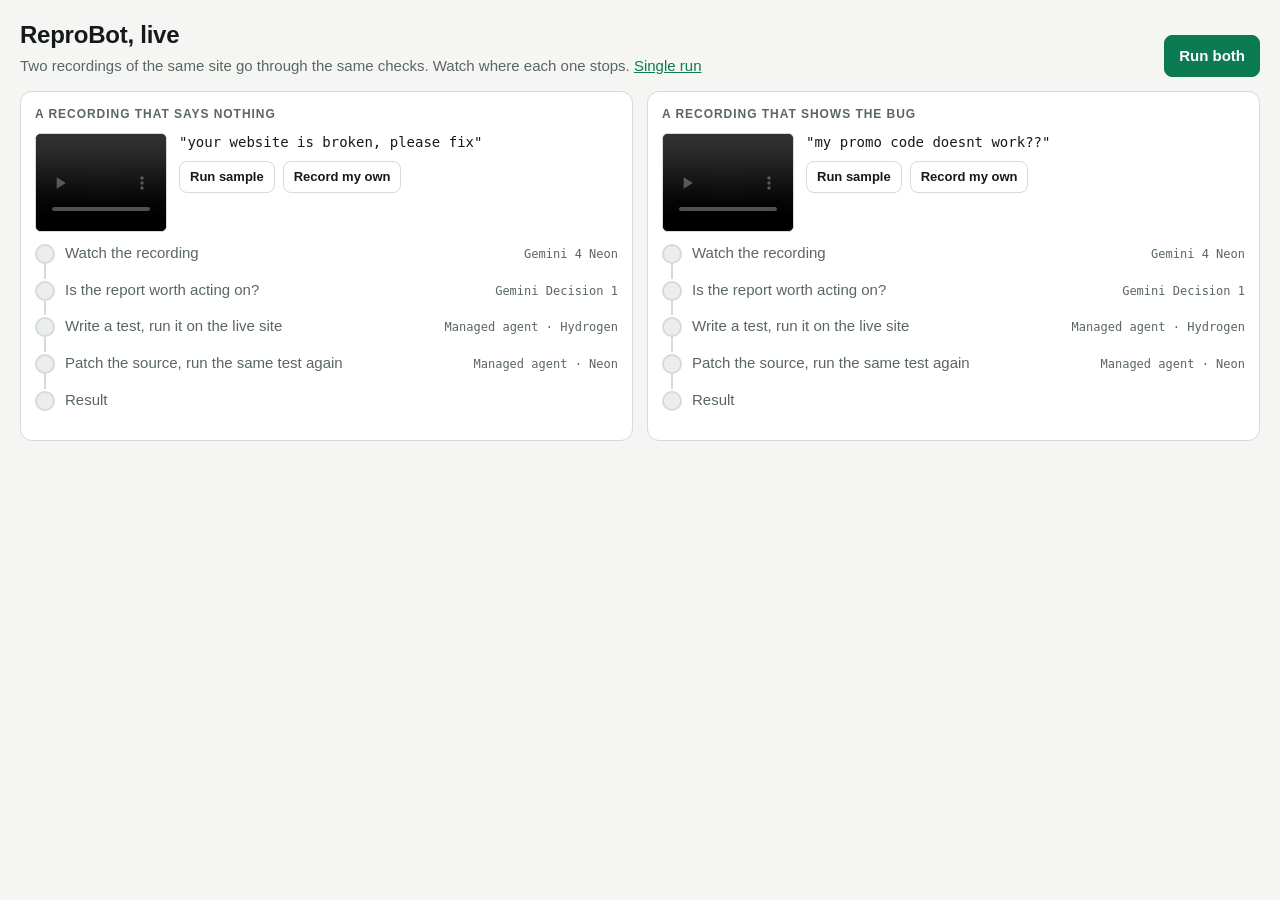
==== web/live.html @ 2de6561a "Live side-by-side view with streamed agent activity; repo mode for real issues; watch time limit Co-" ====
<!doctype html>
<html lang="en">
<head>
<meta charset="utf-8">
<meta name="viewport" content="width=device-width,initial-scale=1">
<title>ReproBot Live</title>
<style>
:root{--bg:#f5f6f4;--card:#fff;--ink:#151a18;--muted:#5a6661;--line:#d5dbd7;--idle:#eceeeb;
  --verify:#0c7a52;--verify-soft:#e2f3ea;--bug:#b3301f;--bug-soft:#fbe9e5;--wait:#8a6100;--wait-soft:#fbf1d6;--code:#101614;--codeink:#d6e2dc}
@media (prefers-color-scheme:dark){:root{--bg:#0e1211;--card:#171d1b;--ink:#e7eeea;--muted:#96a39d;--line:#2a3330;--idle:#1c2321;
  --verify:#4fd39c;--verify-soft:#12291f;--bug:#ff8f7d;--bug-soft:#2e1612;--wait:#f0bf55;--wait-soft:#2b230f;--code:#090d0c}}
*{box-sizing:border-box}
body{margin:0;background:var(--bg);color:var(--ink);font:15px/1.45 -apple-system,BlinkMacSystemFont,"Segoe UI",Inter,sans-serif;padding:18px 16px 40px}
main{max-width:1240px;margin:0 auto;display:grid;gap:14px}
header{display:flex;flex-wrap:wrap;gap:12px;align-items:end;justify-content:space-between}
h1{margin:0;font-size:24px;letter-spacing:-.01em}
.sub{color:var(--muted);margin:2px 0 0}
button{font:inherit;font-weight:600;padding:9px 14px;border-radius:8px;border:1px solid var(--line);background:var(--card);color:var(--ink);cursor:pointer}
button.primary{background:var(--verify);border-color:var(--verify);color:var(--card)}
button:disabled{opacity:.5;cursor:not-allowed}
a{color:var(--verify)}
.lanes{display:grid;grid-template-columns:repeat(auto-fit,minmax(340px,1fr));gap:14px;align-items:start}
.lane{background:var(--card);border:1px solid var(--line);border-radius:12px;padding:14px;min-width:0;display:grid;gap:10px}
.lane h2{margin:0;font-size:12px;letter-spacing:.08em;text-transform:uppercase;color:var(--muted)}
.inrow{display:grid;grid-template-columns:132px minmax(0,1fr);gap:12px;align-items:start}
video{width:100%;border-radius:6px;border:1px solid var(--line);background:#000;aspect-ratio:4/3;object-fit:cover}
.note{font:14px/1.4 ui-monospace,Menlo,monospace}
.ctl{display:flex;gap:8px;flex-wrap:wrap;margin-top:8px}
.ctl button{padding:6px 10px;font-size:13px}
input[type=text]{width:100%;font:inherit;padding:7px 9px;border:1px solid var(--line);border-radius:6px;background:var(--bg);color:var(--ink);margin-top:6px}
.clock{font:600 13px ui-monospace,Menlo,monospace;color:var(--muted);font-variant-numeric:tabular-nums}

/* the tree */
.tree{list-style:none;margin:0;padding:0;display:grid;gap:0}
.step{position:relative;padding:0 0 12px 30px}
.step::before{content:"";position:absolute;left:9px;top:20px;bottom:0;width:2px;background:var(--line)}
.step:last-child::before{display:none}
.dot{position:absolute;left:0;top:2px;width:20px;height:20px;border-radius:50%;background:var(--idle);border:2px solid var(--line)}
.head{display:flex;gap:8px;justify-content:space-between;align-items:baseline}
.name{font-weight:650}.who{font:12px ui-monospace,Menlo,monospace;color:var(--muted);white-space:nowrap}
.body{font-size:14px;color:var(--muted);margin-top:3px;min-width:0;overflow-wrap:anywhere}
.step.idle .name{color:var(--muted);font-weight:500}
.step.on .dot{background:var(--wait);border-color:var(--wait);animation:pulse 1s infinite}
.step.done .dot{background:var(--verify);border-color:var(--verify)}
.step.done::before{background:var(--verify)}
.step.stop .dot{background:var(--wait);border-color:var(--wait)}
.step.fail .dot{background:var(--bug);border-color:var(--bug)}
.step.skip{opacity:.38}
@keyframes pulse{50%{opacity:.35}}
@media (prefers-reduced-motion:reduce){.step.on .dot{animation:none}}
.chip{display:inline-block;border-radius:6px;padding:4px 9px;font-size:13px;font-weight:600;margin-top:6px}
.chip.g{background:var(--verify-soft);color:var(--verify)}.chip.r{background:var(--bug-soft);color:var(--bug)}.chip.w{background:var(--wait-soft);color:var(--wait)}
.meters{display:flex;gap:12px;flex-wrap:wrap;margin-top:4px;font-variant-numeric:tabular-nums}
.feed{list-style:none;margin:6px 0 0;padding:8px 10px;background:var(--code);color:var(--codeink);border-radius:6px;font:12px/1.5 ui-monospace,Menlo,monospace;max-height:132px;overflow:hidden}
.feed li{white-space:nowrap;overflow:hidden;text-overflow:ellipsis}
.feed .thought{color:#9fd8bf}.feed .mark{color:#ffd27a;font-weight:700}
pre{background:var(--code);color:var(--codeink);padding:10px;border-radius:6px;overflow-x:auto;font:12px/1.5 ui-monospace,Menlo,monospace;margin:6px 0 0;max-height:220px}
.final{font-size:17px;font-weight:700;margin:0}
</style>
</head>
<body>
<main>
<header>
  <div>
    <h1>ReproBot, live</h1>
    <p class="sub">Two recordings of the same site go through the same checks. Watch where each one stops. <a href="/">Single run</a></p>
  </div>
  <button id="both" class="primary">Run both</button>
</header>
<div class="lanes" id="lanes"></div>
</main>

<script>
const esc = (s) => String(s ?? "").replace(/[&<>"]/g, (c) => ({ "&": "&amp;", "<": "&lt;", ">": "&gt;", '"': "&quot;" }[c]));
const SITE = { url: "https://ericko.dev/reprobot/", repo_url: "https://github.com/ERICEX2025/reprobot", subdir: "docs", site_root: "https://ericko.dev/reprobot" };
const STEPS = [
  ["watch", "Watch the recording", "Gemini 4 Neon"],
  ["gate", "Is the report worth acting on?", "Gemini Decision 1"],
  ["run1", "Write a test, run it on the live site", "Managed agent · Hydrogen"],
  ["patch", "Patch the source, run the same test again", "Managed agent · Neon"],
  ["out", "Result", ""],
];
const LANES = [
  { id: "a", title: "A recording that says nothing", sample: "vague" },
  { id: "b", title: "A recording that shows the bug", sample: "clear" },
];
const state = {};

function laneHtml(l) {
  return `<section class="lane" id="lane-${l.id}">
    <div class="head"><h2>${l.title}</h2><span class="clock" id="clock-${l.id}"></span></div>
    <div class="inrow">
      <video id="vid-${l.id}" src="/sample/${l.sample}.webm" muted loop playsinline controls></video>
      <div>
        <div class="note" id="note-${l.id}"></div>
        <input type="text" id="in-${l.id}" placeholder="What the user wrote" aria-label="User's note" hidden>
        <div class="ctl">
          <button data-act="run" data-l="${l.id}">Run sample</button>
          <button data-act="rec" data-l="${l.id}">Record my own</button>
        </div>
      </div>
    </div>
    <ol class="tree" id="tree-${l.id}">${STEPS.map(([k, n, w]) => `<li class="step idle" data-k="${k}"><span class="dot"></span>
      <div class="head"><span class="name">${n}</span><span class="who">${w}</span></div><div class="body"></div></li>`).join("")}</ol>
  </section>`;
}
document.getElementById("lanes").innerHTML = LANES.map(laneHtml).join("");
const NOTES = { vague: "your website is broken, please fix", clear: "my promo code doesnt work??" };
LANES.forEach((l) => { document.getElementById(`note-${l.id}`).textContent = `"${NOTES[l.sample]}"`; state[l.id] = { blob: null }; });

function setStep(id, k, cls, html) {
  const el = document.querySelector(`#tree-${id} [data-k="${k}"]`);
  el.className = "step " + cls;
  if (html !== undefined) el.querySelector(".body").innerHTML = html;
}
function reset(id) { STEPS.forEach(([k]) => setStep(id, k, "idle", "")); }
const feed = (lines) => lines && lines.length ? `<ul class="feed">${lines.map((x) => `<li class="${x.kind}">${x.kind === "run" ? "$ " : x.kind === "thought" ? "› " : ""}${esc(x.text)}</li>`).join("")}</ul>` : "";
const pct = (x) => Math.round(x * 100) + "%";

function paint(id, job) {
  const stage = job.stage || "", p = job.partial || {}, r = job.result, done = job.status === "done";
  const rep = p.report, g = p.gate, v = p.verdict || (r && r.verdict), fx = r && r.fix;
  const order = stage.includes("Neon") || stage.includes("upload") || stage === "starting" ? 0 : stage.includes("Decision") ? 1 : stage.startsWith("fix") ? 3 : 2;
  const cur = done ? 9 : order;

  // 1 watch
  if (rep) setStep(id, "watch", "done", `<b>${esc(rep.title)}</b><br>${rep.is_bug ? "Check: " + esc(rep.check) : esc(rep.actual)}
      ${rep.is_bug ? "" : '<br><span class="chip g">Not a bug: nothing to chase</span>'}`);
  else setStep(id, "watch", cur === 0 ? "on" : "idle", cur === 0 ? "Scrubbing through the video..." : "");
  // 2 gate
  if (g) setStep(id, "gate", g.ready && rep.is_bug ? "done" : "stop", `<div class="meters"><span>reproducible ${pct(g.reproducible)}</span><span>checkable ${pct(g.checkable)}</span><span>severity ${esc(g.severity)}</span></div>
      ${!rep.is_bug ? "" : g.ready ? "" : `<span class="chip w">Ask the reporter for ${esc(g.missing.join(" and "))}</span>`}`);
  else setStep(id, "gate", cur === 1 ? "on" : "idle");
  // 3 run 1
  if (v) setStep(id, "run1", v.verdict === "reproduced" ? "fail" : "stop", `${esc(v.summary || "")}<br>
      <span class="chip ${v.verdict === "reproduced" ? "r" : "w"}">${v.verdict === "reproduced" ? "Test fails on the live site: the bug is real" : v.verdict === "not_reproduced" ? "Test passes: claim dropped" : "Blocked"}</span>`);
  else if (cur === 2) setStep(id, "run1", "on", feed(job.activity));
  else setStep(id, "run1", done ? "skip" : "idle");
  // 4 patch
  if (fx) setStep(id, "patch", fx.status === "fixed" ? "done" : "stop", `<b>Cause:</b> ${esc(fx.root_cause)}<br><b>After:</b> ${esc(fx.runs_after)}${fx.diff ? `<pre>${esc(fx.diff)}</pre>` : ""}`);
  else if (cur === 3) setStep(id, "patch", "on", feed(job.activity));
  else setStep(id, "patch", done ? "skip" : "idle");
  // 5 result
  if (done) {
    const f = r.final, fixed = fx && fx.status === "fixed";
    const msg = fixed ? ["g", "Proven fix, waiting for a person to approve"] : f === "reproduced" ? ["r", "Real bug, reproduced"] :
      f === "not_a_bug" ? ["g", "Stopped early: no bug here, no engineer time spent"] : f === "needs_info" ? ["w", "Stopped early: sent back to the reporter with a question"] :
      f === "not_reproduced" ? ["w", "Stopped: could not make it happen"] : ["w", f];
    const secs = Object.values(r.timings).reduce((a, b) => a + b, 0);
    setStep(id, "out", fixed || f === "not_a_bug" ? "done" : f === "reproduced" ? "fail" : "stop", `<p class="final"><span class="chip ${msg[0]}" style="font-size:15px">${msg[1]}</span></p>${Math.round(secs)} seconds`);
  } else setStep(id, "out", "idle");
  if (job.status === "error") setStep(id, "out", "stop", "Something failed: " + esc(job.error));
}

async function poll(id, jid) {
  const t0 = Date.now(); const s = state[id]; s.jid = jid;
  while (s.jid === jid) {
    const job = await (await fetch(`/api/jobs/${jid}`)).json();
    paint(id, job);
    document.getElementById(`clock-${id}`).textContent = Math.round((Date.now() - t0) / 1000) + "s";
    if (job.status !== "running") break;
    await new Promise((r) => setTimeout(r, 1200));
  }
}

async function runLane(l) {
  const s = state[l.id]; reset(l.id); setStep(l.id, "watch", "on", "Uploading...");
  document.getElementById(`vid-${l.id}`).play().catch(() => {});
  let jid;
  if (s.blob) {
    const fd = new FormData();
    fd.append("video", s.blob, "bug.webm"); fd.append("url", SITE.url); fd.append("note", document.getElementById(`in-${l.id}`).value);
    fd.append("repo_url", SITE.repo_url); fd.append("subdir", SITE.subdir); fd.append("site_root", SITE.site_root);
    jid = (await (await fetch("/api/jobs", { method: "POST", body: fd })).json()).id;
  } else jid = (await (await fetch(`/api/sample/${l.sample}`, { method: "POST" })).json()).id;
  poll(l.id, jid);
}

async function record(l, btn) {
  const s = state[l.id];
  if (s.rec) { s.rec.stop(); return; }
  let stream;
  try { stream = await navigator.mediaDevices.getDisplayMedia({ video: { frameRate: 10 } }); } catch (e) { return; }
  const chunks = []; s.rec = new MediaRecorder(stream, { mimeType: "video/webm" });
  s.rec.ondataavailable = (e) => chunks.push(e.data);
  s.rec.onstop = () => {
    stream.getTracks().forEach((t) => t.stop()); s.rec = null; btn.textContent = "Record again";
    s.blob = new Blob(chunks, { type: "video/webm" });
    document.getElementById(`vid-${l.id}`).src = URL.createObjectURL(s.blob);
    document.getElementById(`note-${l.id}`).textContent = "Your recording of the demo site:";
    document.getElementById(`in-${l.id}`).hidden = false;
    document.querySelector(`[data-act="run"][data-l="${l.id}"]`).textContent = "Run my recording";
  };
  stream.getVideoTracks()[0].onended = () => s.rec && s.rec.stop();
  s.rec.start(); btn.textContent = "Stop recording";
  window.open(SITE.url, "_blank");
}

document.addEventListener("click", (e) => {
  const b = e.target.closest("[data-act]"); if (!b) return;
  const l = LANES.find((x) => x.id === b.dataset.l);
  if (b.dataset.act === "run") runLane(l); else record(l, b);
});
document.getElementById("both").onclick = () => LANES.forEach(runLane);
</script>
</body>
</html>
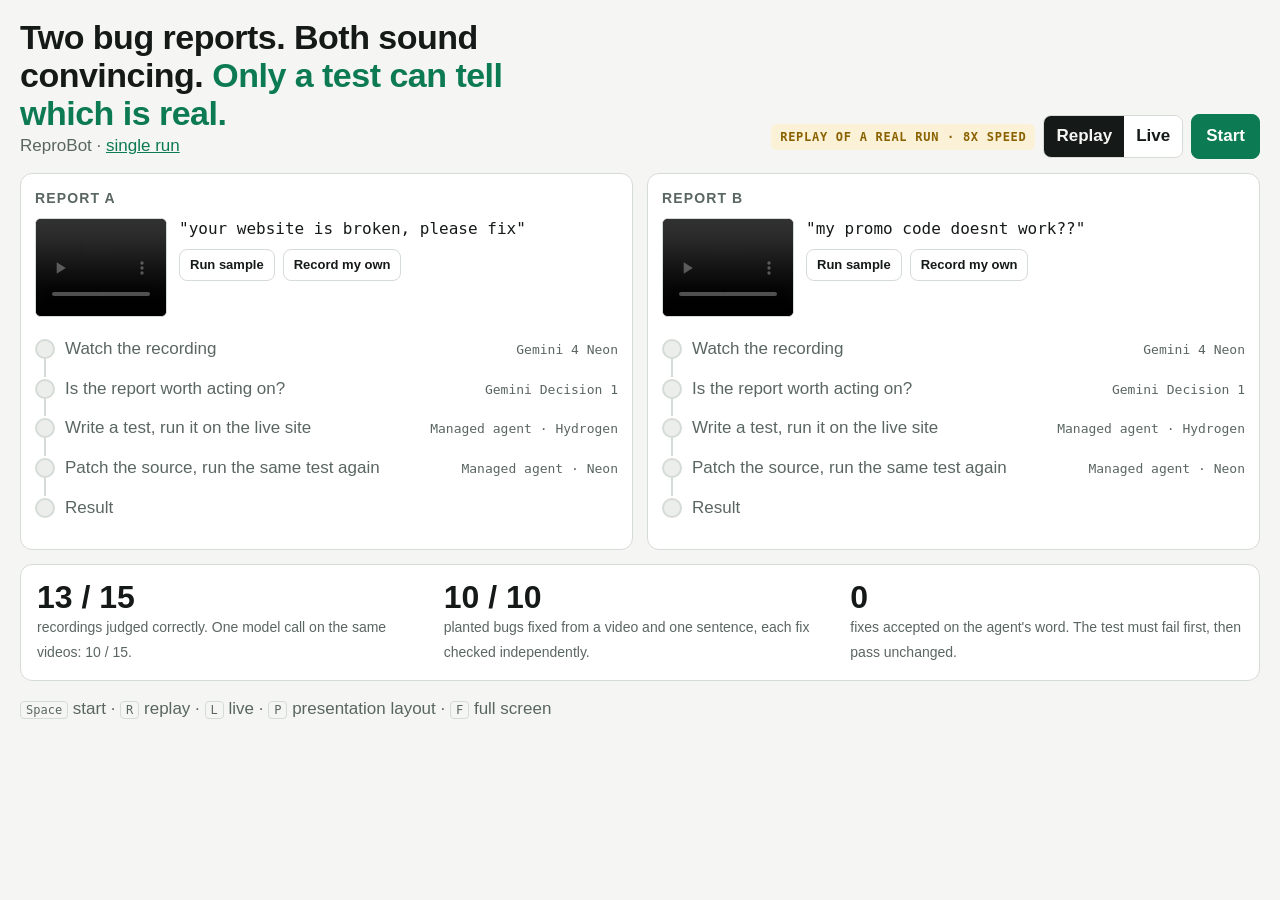
==== commit 0ffd9199: "Presentation mode: replay of recorded runs at 8x, verdict banners, keyboard controls Co-Authored-By:" ====
--- a/web/live.html
+++ b/web/live.html
@@ -56,18 +56,49 @@
 .feed .thought{color:#9fd8bf}.feed .mark{color:#ffd27a;font-weight:700}
 pre{background:var(--code);color:var(--codeink);padding:10px;border-radius:6px;overflow-x:auto;font:12px/1.5 ui-monospace,Menlo,monospace;margin:6px 0 0;max-height:220px}
 .final{font-size:17px;font-weight:700;margin:0}
+
+/* presentation mode: larger type, less chrome, readable from the back of a room */
+.thesis{font-size:clamp(22px,3vw,34px);font-weight:700;letter-spacing:-.015em;line-height:1.12;margin:0;max-width:26ch}
+.thesis em{font-style:normal;color:var(--verify)}
+.bar{display:flex;gap:8px;flex-wrap:wrap;align-items:center}
+.badge{font:600 12px ui-monospace,Menlo,monospace;letter-spacing:.06em;text-transform:uppercase;padding:6px 9px;border-radius:6px;background:var(--wait-soft);color:var(--wait)}
+.badge.live{background:var(--bug-soft);color:var(--bug)}
+.seg{display:inline-flex;border:1px solid var(--line);border-radius:8px;overflow:hidden}
+.seg button{border:0;border-radius:0;padding:8px 12px;background:var(--card)}
+.seg button[aria-pressed="true"]{background:var(--ink);color:var(--bg)}
+@media (min-width:1000px){body{font-size:17px}.lane h2{font-size:14px}.body{font-size:15.5px}.feed{font-size:13px}.who{font-size:13px}.note{font-size:16px}}
+.verdictbar{border-radius:10px;padding:14px 16px;font-size:clamp(18px,2.2vw,26px);font-weight:700;line-height:1.15;text-wrap:balance}
+.verdictbar.g{background:var(--verify-soft);color:var(--verify)}.verdictbar.r{background:var(--bug-soft);color:var(--bug)}.verdictbar.w{background:var(--wait-soft);color:var(--wait)}
+.verdictbar small{display:block;font-size:14px;font-weight:500;color:var(--muted);margin-top:4px}
+.proof{display:grid;grid-template-columns:repeat(auto-fit,minmax(200px,1fr));gap:14px;background:var(--card);border:1px solid var(--line);border-radius:12px;padding:16px}
+.proof b{display:block;font-size:32px;line-height:1.05;font-variant-numeric:tabular-nums}
+.proof span{font-size:14px;color:var(--muted)}
+body.present .ctl,body.present .hidepresent{display:none}
+kbd{font:12px ui-monospace,Menlo,monospace;border:1px solid var(--line);border-radius:4px;padding:1px 5px}
 </style>
 </head>
 <body>
 <main>
 <header>
   <div>
-    <h1>ReproBot, live</h1>
-    <p class="sub">Two recordings of the same site go through the same checks. Watch where each one stops. <a href="/">Single run</a></p>
+    <p class="thesis">Two bug reports. Both sound convincing. <em>Only a test can tell which is real.</em></p>
+    <p class="sub hidepresent">ReproBot · <a href="/">single run</a></p>
   </div>
-  <button id="both" class="primary">Run both</button>
+  <div class="bar">
+    <span class="badge" id="badge"></span>
+    <div class="seg" role="group" aria-label="Mode">
+      <button id="m-replay" aria-pressed="true">Replay</button><button id="m-live" aria-pressed="false">Live</button>
+    </div>
+    <button id="both" class="primary">Start</button>
+  </div>
 </header>
 <div class="lanes" id="lanes"></div>
+<section class="proof" aria-label="Measured results">
+  <div><b>13 / 15</b><span>recordings judged correctly. One model call on the same videos: 10 / 15.</span></div>
+  <div><b>10 / 10</b><span>planted bugs fixed from a video and one sentence, each fix checked independently.</span></div>
+  <div><b>0</b><span>fixes accepted on the agent's word. The test must fail first, then pass unchanged.</span></div>
+</section>
+<p class="sub hidepresent"><kbd>Space</kbd> start · <kbd>R</kbd> replay · <kbd>L</kbd> live · <kbd>P</kbd> presentation layout · <kbd>F</kbd> full screen</p>
 </main>
 
 <script>
@@ -81,8 +112,8 @@
   ["out", "Result", ""],
 ];
 const LANES = [
-  { id: "a", title: "A recording that says nothing", sample: "vague" },
-  { id: "b", title: "A recording that shows the bug", sample: "clear" },
+  { id: "a", title: "Report A", sample: "vague" },
+  { id: "b", title: "Report B", sample: "clear" },
 ];
 const state = {};
 
@@ -100,6 +131,7 @@
         </div>
       </div>
     </div>
+    <div id="big-${l.id}"></div>
     <ol class="tree" id="tree-${l.id}">${STEPS.map(([k, n, w]) => `<li class="step idle" data-k="${k}"><span class="dot"></span>
       <div class="head"><span class="name">${n}</span><span class="who">${w}</span></div><div class="body"></div></li>`).join("")}</ol>
   </section>`;
@@ -113,7 +145,8 @@
   el.className = "step " + cls;
   if (html !== undefined) el.querySelector(".body").innerHTML = html;
 }
-function reset(id) { STEPS.forEach(([k]) => setStep(id, k, "idle", "")); }
+function reset(id) { STEPS.forEach(([k]) => setStep(id, k, "idle", "")); document.getElementById(`big-${id}`).innerHTML = ""; }
+const fmt = (t) => `${Math.floor(t / 60)}:${String(Math.round(t % 60)).padStart(2, "0")}`;
 const feed = (lines) => lines && lines.length ? `<ul class="feed">${lines.map((x) => `<li class="${x.kind}">${x.kind === "run" ? "$ " : x.kind === "thought" ? "› " : ""}${esc(x.text)}</li>`).join("")}</ul>` : "";
 const pct = (x) => Math.round(x * 100) + "%";
 
@@ -148,6 +181,12 @@
       f === "not_reproduced" ? ["w", "Stopped: could not make it happen"] : ["w", f];
     const secs = Object.values(r.timings).reduce((a, b) => a + b, 0);
     setStep(id, "out", fixed || f === "not_a_bug" ? "done" : f === "reproduced" ? "fail" : "stop", `<p class="final"><span class="chip ${msg[0]}" style="font-size:15px">${msg[1]}</span></p>${Math.round(secs)} seconds`);
+    const big = fixed ? ["g", "Real bug. Fixed, and the fix is proven.", "The test failed on the live site, then passed on the patched code."] :
+      f === "not_reproduced" ? ["w", "Not real. Claim dropped.", "The test passed on the live site, so there is nothing to fix."] :
+      f === "not_a_bug" ? ["g", "Not a bug. Stopped early.", "No agent time spent."] :
+      f === "needs_info" ? ["w", "Too vague. Sent back with a question.", "No agent time spent."] :
+      f === "reproduced" ? ["r", "Real bug, reproduced.", "The test fails on the live site."] : ["w", f, ""];
+    document.getElementById(`big-${id}`).innerHTML = `<div class="verdictbar ${big[0]}">${big[1]}<small>${big[2]} Real time: ${fmt(secs)}.</small></div>`;
   } else setStep(id, "out", "idle");
   if (job.status === "error") setStep(id, "out", "stop", "Something failed: " + esc(job.error));
 }
@@ -157,7 +196,7 @@
   while (s.jid === jid) {
     const job = await (await fetch(`/api/jobs/${jid}`)).json();
     paint(id, job);
-    document.getElementById(`clock-${id}`).textContent = Math.round((Date.now() - t0) / 1000) + "s";
+    document.getElementById(`clock-${id}`).textContent = fmt((Date.now() - t0) / 1000);
     if (job.status !== "running") break;
     await new Promise((r) => setTimeout(r, 1200));
   }
@@ -201,7 +240,45 @@
   const l = LANES.find((x) => x.id === b.dataset.l);
   if (b.dataset.act === "run") runLane(l); else record(l, b);
 });
-document.getElementById("both").onclick = () => LANES.forEach(runLane);
+let mode = "replay", SPEED = 8;
+const badge = document.getElementById("badge");
+function setMode(m) {
+  mode = m;
+  document.getElementById("m-replay").setAttribute("aria-pressed", m === "replay");
+  document.getElementById("m-live").setAttribute("aria-pressed", m === "live");
+  badge.className = "badge" + (m === "live" ? " live" : "");
+  badge.textContent = m === "live" ? "Live run" : `Replay of a real run · ${SPEED}x speed`;
+}
+async function replayLane(l) {
+  const s = state[l.id]; const token = (s.jid = "replay-" + Date.now()); reset(l.id);
+  const res = await fetch(`/api/replay/${l.sample}`);
+  if (!res.ok) { setStep(l.id, "watch", "stop", "No saved run yet. Switch to Live and run it once."); return; }
+  const rec = await res.json(); const vid = document.getElementById(`vid-${l.id}`);
+  vid.play().catch(() => {});
+  if (mode === "replay") badge.textContent = `Replay of a real run from ${rec.recorded} · ${SPEED}x speed`;
+  const start = performance.now(); let i = 0;
+  while (s.jid === token) {
+    const t = (performance.now() - start) / 1000 * SPEED;
+    while (i < rec.frames.length && rec.frames[i].t <= t) i++;
+    if (i > 0) paint(l.id, rec.frames[i - 1].job);
+    document.getElementById(`clock-${l.id}`).textContent = fmt(Math.min(t, rec.seconds));
+    if (i >= rec.frames.length) break;
+    await new Promise((r) => setTimeout(r, 120));
+  }
+}
+function start() { LANES.forEach((l) => (mode === "live" ? runLane(l) : replayLane(l))); }
+document.getElementById("both").onclick = start;
+document.getElementById("m-replay").onclick = () => setMode("replay");
+document.getElementById("m-live").onclick = () => setMode("live");
+document.addEventListener("keydown", (e) => {
+  if (e.target.matches("input,textarea")) return;
+  const k = e.key.toLowerCase();
+  if (k === " ") { e.preventDefault(); start(); }
+  else if (k === "r") setMode("replay"); else if (k === "l") setMode("live");
+  else if (k === "p") document.body.classList.toggle("present");
+  else if (k === "f") (document.fullscreenElement ? document.exitFullscreen() : document.documentElement.requestFullscreen()).catch(() => {});
+});
+setMode("replay");
 </script>
 </body>
 </html>
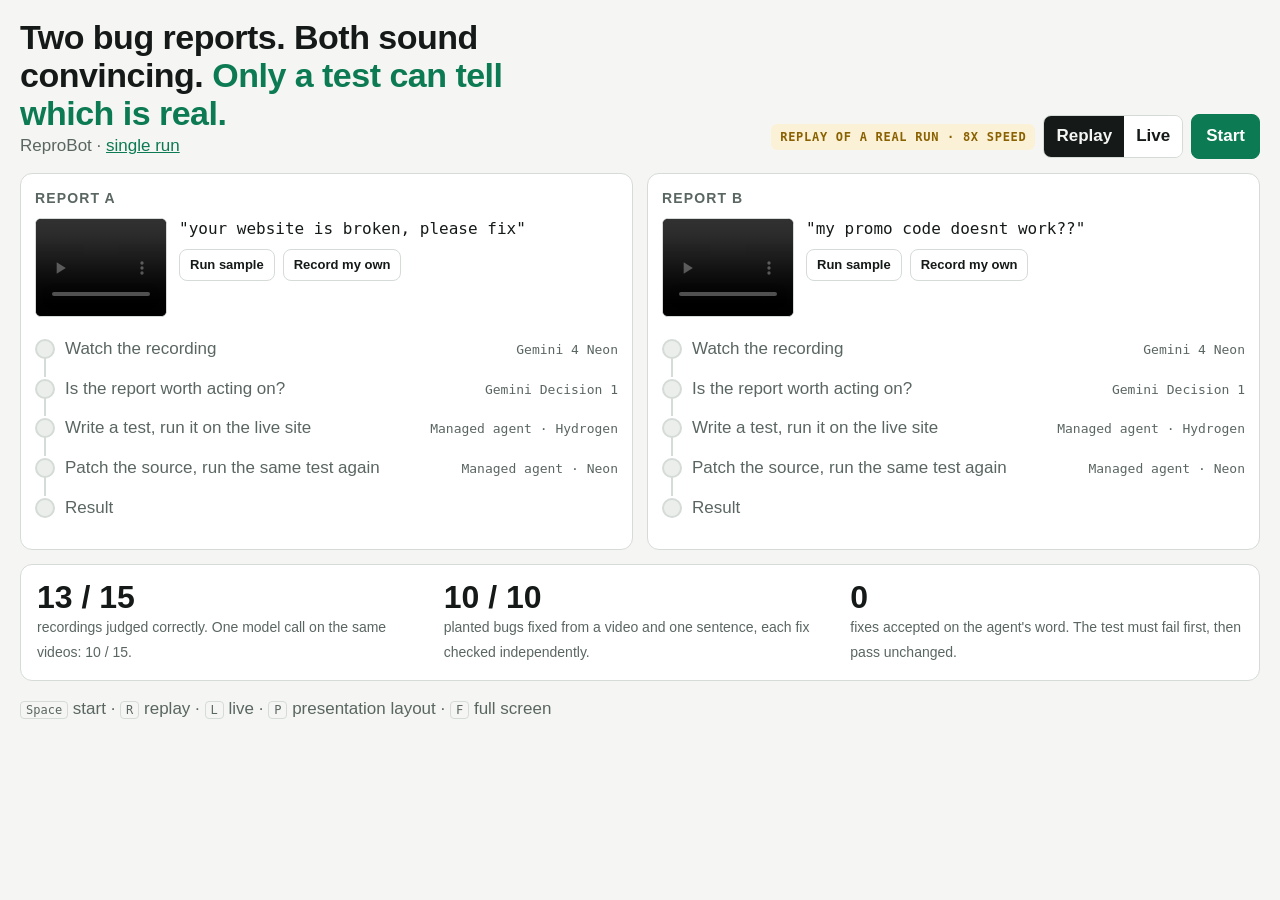
==== commit bae3511f: "Stream each model's thinking, commands, output and report live in the side-by-side view Co-Authored-" ====
--- a/web/live.html
+++ b/web/live.html
@@ -57,6 +57,16 @@
 pre{background:var(--code);color:var(--codeink);padding:10px;border-radius:6px;overflow-x:auto;font:12px/1.5 ui-monospace,Menlo,monospace;margin:6px 0 0;max-height:220px}
 .final{font-size:17px;font-weight:700;margin:0}
 
+.feed{max-height:240px;overflow-y:auto;scroll-behavior:smooth}
+.feed li{white-space:pre-wrap;overflow:visible;text-overflow:clip;overflow-wrap:anywhere;margin-bottom:5px}
+.feed .thought{color:#9fd8bf}.feed .run{color:#e8edf0}.feed .out{color:#8fa39b}.feed .text{color:#ffe2a8}.feed .tool{color:#a9c7ff}
+.feed .tag{display:inline-block;font-size:10px;letter-spacing:.08em;text-transform:uppercase;opacity:.65;margin-right:6px}
+.cursor::after{content:"▍";animation:pulse 1s infinite;margin-left:1px}
+details.kept{margin-top:6px}details.kept summary{cursor:pointer;font-size:13px;color:var(--muted)}
+.q{display:grid;grid-template-columns:minmax(0,1fr) 110px 44px;gap:8px;align-items:center;margin-top:5px;font-size:14px}
+.q .track{height:8px;border-radius:4px;background:var(--line);overflow:hidden}.q .fill{display:block;height:100%;background:var(--verify);transition:width .6s}
+.q .n{font-variant-numeric:tabular-nums;text-align:right;color:var(--ink);font-weight:600}
+ol.rsteps{margin:4px 0 0;padding-left:20px;font-size:14px}
 /* presentation mode: larger type, less chrome, readable from the back of a room */
 .thesis{font-size:clamp(22px,3vw,34px);font-weight:700;letter-spacing:-.015em;line-height:1.12;margin:0;max-width:26ch}
 .thesis em{font-style:normal;color:var(--verify)}
@@ -143,11 +153,22 @@
 function setStep(id, k, cls, html) {
   const el = document.querySelector(`#tree-${id} [data-k="${k}"]`);
   el.className = "step " + cls;
-  if (html !== undefined) el.querySelector(".body").innerHTML = html;
+  const body = el.querySelector(".body");
+  if (html === undefined || body.dataset.html === html) return;  // unchanged: leave scroll position and open panels alone
+  const wasOpen = !!body.querySelector("details[open]");
+  body.dataset.html = html; body.innerHTML = html;
+  if (wasOpen) body.querySelectorAll("details").forEach((d) => (d.open = true));
+  const f = body.querySelector(".feed"); if (f && cls === "on") f.scrollTop = f.scrollHeight;
 }
 function reset(id) { STEPS.forEach(([k]) => setStep(id, k, "idle", "")); document.getElementById(`big-${id}`).innerHTML = ""; }
 const fmt = (t) => `${Math.floor(t / 60)}:${String(Math.round(t % 60)).padStart(2, "0")}`;
-const feed = (lines) => lines && lines.length ? `<ul class="feed">${lines.map((x) => `<li class="${x.kind}">${x.kind === "run" ? "$ " : x.kind === "thought" ? "› " : ""}${esc(x.text)}</li>`).join("")}</ul>` : "";
+const TAG = { thought: "thinking", run: "runs", out: "output", text: "writes", tool: "looks at" };
+function feed(lines, live) {
+  if (!lines || !lines.length) return live ? '<ul class="feed"><li class="thought cursor">waiting for the model</li></ul>' : "";
+  return `<ul class="feed">${lines.map((x, i) => `<li class="${x.kind}${live && i === lines.length - 1 ? " cursor" : ""}"><span class="tag">${TAG[x.kind] || x.kind}</span>${esc(x.text)}</li>`).join("")}</ul>`;
+}
+const kept = (lines, label) => lines && lines.length ? `<details class="kept"><summary>${label}</summary>${feed(lines, false)}</details>` : "";
+const bar = (label, v) => `<div class="q"><span>${label}</span><span class="track"><span class="fill" style="width:${Math.round(v * 100)}%"></span></span><span class="n">${pct(v)}</span></div>`;
 const pct = (x) => Math.round(x * 100) + "%";
 
 function paint(id, job) {
@@ -156,22 +177,27 @@
   const order = stage.includes("Neon") || stage.includes("upload") || stage === "starting" ? 0 : stage.includes("Decision") ? 1 : stage.startsWith("fix") ? 3 : 2;
   const cur = done ? 9 : order;
 
-  // 1 watch
-  if (rep) setStep(id, "watch", "done", `<b>${esc(rep.title)}</b><br>${rep.is_bug ? "Check: " + esc(rep.check) : esc(rep.actual)}
-      ${rep.is_bug ? "" : '<br><span class="chip g">Not a bug: nothing to chase</span>'}`);
-  else setStep(id, "watch", cur === 0 ? "on" : "idle", cur === 0 ? "Scrubbing through the video..." : "");
-  // 2 gate
-  if (g) setStep(id, "gate", g.ready && rep.is_bug ? "done" : "stop", `<div class="meters"><span>reproducible ${pct(g.reproducible)}</span><span>checkable ${pct(g.checkable)}</span><span>severity ${esc(g.severity)}</span></div>
+  const act = job.activity || {};
+  // 1 watch: Neon's thinking and the report as it is written
+  if (rep) setStep(id, "watch", "done", `<b>${esc(rep.title)}</b>
+      ${rep.is_bug ? `<ol class="rsteps">${(rep.steps || []).slice(0, 5).map((x) => `<li>${esc(x.action)} ${esc(x.target)}${x.value ? " <code>" + esc(x.value) + "</code>" : ""}</li>`).join("")}</ol>
+        <b>Expected:</b> ${esc(rep.expected)}<br><b>Actual:</b> ${esc(rep.actual)}<br><b>Test to run:</b> ${esc(rep.check)}` : esc(rep.actual) + '<br><span class="chip g">Not a bug: nothing to chase</span>'}
+      ${kept(act.watch, "What Neon thought and wrote")}`);
+  else setStep(id, "watch", cur === 0 ? "on" : "idle", cur === 0 ? feed(act.watch, true) : "");
+  // 2 gate: the three closed questions and Decision 1's answers
+  if (g) setStep(id, "gate", g.ready && rep.is_bug ? "done" : "stop", `${bar("Can it be reproduced from the text alone?", g.reproducible)}${bar("Is the check concrete enough to automate?", g.checkable)}
+      <div class="q"><span>How severe is it?</span><span></span><span class="n" style="grid-column:2/4">${esc(g.severity)}</span></div>
       ${!rep.is_bug ? "" : g.ready ? "" : `<span class="chip w">Ask the reporter for ${esc(g.missing.join(" and "))}</span>`}`);
-  else setStep(id, "gate", cur === 1 ? "on" : "idle");
-  // 3 run 1
+  else setStep(id, "gate", cur === 1 ? "on" : "idle", cur === 1 ? "Asking three yes-or-no questions..." : "");
+  // 3 run 1: the agent's thinking, commands and output
   if (v) setStep(id, "run1", v.verdict === "reproduced" ? "fail" : "stop", `${esc(v.summary || "")}<br>
-      <span class="chip ${v.verdict === "reproduced" ? "r" : "w"}">${v.verdict === "reproduced" ? "Test fails on the live site: the bug is real" : v.verdict === "not_reproduced" ? "Test passes: claim dropped" : "Blocked"}</span>`);
-  else if (cur === 2) setStep(id, "run1", "on", feed(job.activity));
+      <span class="chip ${v.verdict === "reproduced" ? "r" : "w"}">${v.verdict === "reproduced" ? "Test fails on the live site: the bug is real" : v.verdict === "not_reproduced" ? "Test passes: claim dropped" : "Blocked"}</span>
+      ${kept(act.run1, "What the agent did")}`);
+  else if (cur === 2) setStep(id, "run1", "on", feed(act.run1, true));
   else setStep(id, "run1", done ? "skip" : "idle");
   // 4 patch
-  if (fx) setStep(id, "patch", fx.status === "fixed" ? "done" : "stop", `<b>Cause:</b> ${esc(fx.root_cause)}<br><b>After:</b> ${esc(fx.runs_after)}${fx.diff ? `<pre>${esc(fx.diff)}</pre>` : ""}`);
-  else if (cur === 3) setStep(id, "patch", "on", feed(job.activity));
+  if (fx) setStep(id, "patch", fx.status === "fixed" ? "done" : "stop", `<b>Cause:</b> ${esc(fx.root_cause)}<br><b>After:</b> ${esc(fx.runs_after)}${fx.diff ? `<pre>${esc(fx.diff)}</pre>` : ""}${kept(act.patch, "What the agent did")}`);
+  else if (cur === 3) setStep(id, "patch", "on", feed(act.patch, true));
   else setStep(id, "patch", done ? "skip" : "idle");
   // 5 result
   if (done) {
